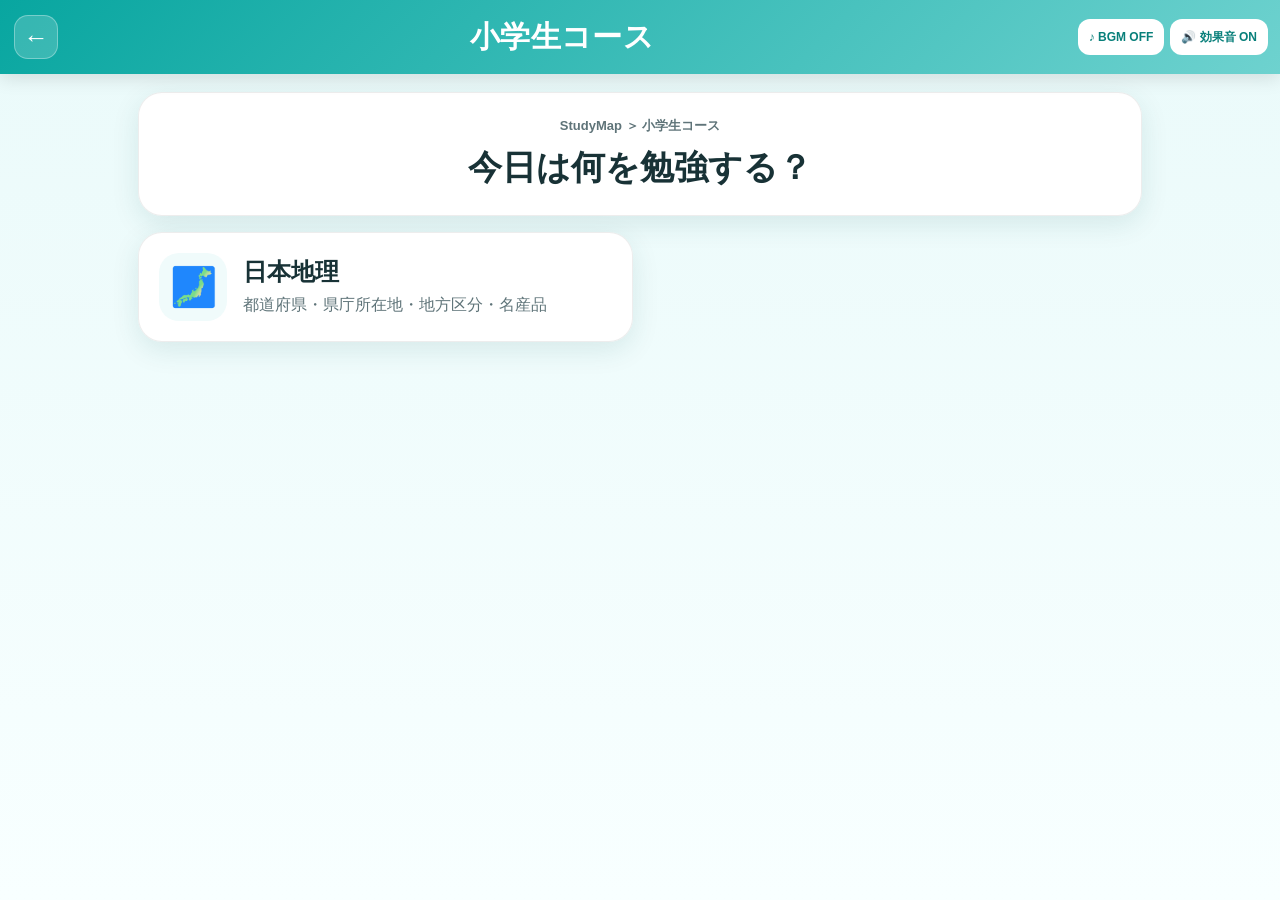
==== elementary/index.html @ 5226d3ec "Initial StudyMap Beta1" ====
<!doctype html>
<html lang="ja"><head>
<meta charset="utf-8"><meta name="viewport" content="width=device-width,initial-scale=1,viewport-fit=cover">
<meta name="theme-color" content="#08a6a0"><meta name="studymap-root" content="../">
<title>小学生コース | StudyMap</title><link rel="manifest" href="../manifest.webmanifest"><link rel="apple-touch-icon" href="../assets/icon-192.png"><link rel="stylesheet" href="../core/studymap.css">
</head><body>
<header class="sm-header has-audio"><a class="sm-back" href="../" aria-label="トップへ戻る">←</a><div class="sm-header-title">小学生コース</div><div class="sm-audio-controls"><button class="sm-audio-btn" data-studymap-bgm>♪ BGM OFF</button><button class="sm-audio-btn" data-studymap-sfx>🔊 効果音 ON</button></div></header>
<main class="sm-shell"><section class="sm-card sm-hero"><div class="sm-breadcrumb">StudyMap ＞ 小学生コース</div><h1 class="sm-title">今日は何を勉強する？</h1></section><section class="sm-grid"><a class="sm-card sm-tile" href="../packages/japan/"><div class="sm-icon">🗾</div><div><h2>日本地理</h2><p>都道府県・県庁所在地・地方区分・名産品</p></div></a></section></main>
<script src="../core/pwa.js"></script><script src="../core/bgm.js"></script><script src="../core/sfx.js"></script></body></html>
---- core/studymap.css ----
:root{
  --sm-main:#08a6a0;
  --sm-main-2:#6ed2cf;
  --sm-bg:#eefafa;
  --sm-card:#ffffff;
  --sm-text:#183236;
  --sm-muted:#5f7479;
  --sm-border:rgba(0,0,0,.07);
  --sm-shadow:0 8px 28px rgba(0,80,80,.11);
  --sm-radius:24px;
  --sm-radius-btn:15px;
}
*{box-sizing:border-box}
html{-webkit-text-size-adjust:100%;text-size-adjust:100%}
html,body{margin:0;min-height:100%}
body{
  font-family:-apple-system,BlinkMacSystemFont,"Hiragino Sans","Yu Gothic",sans-serif;
  color:var(--sm-text);
  background:linear-gradient(180deg,#eafafa 0%,#f8ffff 100%);
  overflow-wrap:anywhere;
}
button,a{-webkit-tap-highlight-color:transparent}
button{font:inherit;touch-action:manipulation}
a:focus-visible,button:focus-visible{outline:3px solid #fbbf24;outline-offset:3px}
.sm-header{
  min-height:74px;
  display:flex;
  align-items:center;
  justify-content:center;
  position:relative;
  padding:12px 64px;
  color:#fff;
  background:linear-gradient(135deg,var(--sm-main),var(--sm-main-2));
  box-shadow:0 4px 18px rgba(0,0,0,.12);
}
.sm-header-title{font-size:30px;font-weight:900;letter-spacing:.01em}
.sm-back{
  position:absolute;
  left:14px;
  top:50%;
  transform:translateY(-50%);
  width:44px;height:44px;
  display:flex;align-items:center;justify-content:center;
  border-radius:14px;
  color:#fff;text-decoration:none;
  font-size:25px;font-weight:900;
  background:rgba(255,255,255,.18);
  border:1px solid rgba(255,255,255,.32);
}
.sm-shell{width:min(1040px,100%);margin:0 auto;padding:18px max(18px,env(safe-area-inset-right)) 18px max(18px,env(safe-area-inset-left))}
.sm-card{
  background:rgba(255,255,255,.97);
  border:1px solid var(--sm-border);
  border-radius:var(--sm-radius);
  box-shadow:var(--sm-shadow);
}
.sm-hero{text-align:center;padding:24px;margin-bottom:16px}
.sm-logo{width:86px;height:86px;margin:0 auto 10px}
.sm-title{margin:0;font-size:34px;font-weight:900}
.sm-sub{margin:7px 0 0;color:var(--sm-muted);font-weight:800}
.sm-grid{display:grid;grid-template-columns:repeat(2,minmax(0,1fr));gap:14px}
.sm-tile{
  display:flex;gap:16px;align-items:center;
  padding:20px;
  color:inherit;text-decoration:none;
  transition:transform .12s ease,box-shadow .12s ease;
}
.sm-tile:active{transform:scale(.985)}
.sm-icon{
  width:68px;height:68px;flex:none;border-radius:20px;
  display:flex;align-items:center;justify-content:center;
  font-size:38px;background:#f0fbfb;
}
.sm-tile h2,.sm-tile h3{margin:0 0 5px;font-size:24px}
.sm-tile p{margin:0;color:var(--sm-muted);line-height:1.55}
.sm-action{
  display:inline-flex;align-items:center;justify-content:center;
  min-height:44px;padding:10px 18px;margin-top:14px;
  border-radius:var(--sm-radius-btn);border:0;
  font-size:16px;font-weight:900;text-decoration:none;
  color:#fff;background:var(--sm-main);
}
.sm-action.learn{background:#2563eb}
.sm-action.practice{background:#08a6a0}
.sm-action.challenge{background:#f59e0b;color:#4a3100}
.sm-muted-card{opacity:.62}
.sm-footer{text-align:center;color:var(--sm-muted);font-size:13px;padding:20px}
.sm-breadcrumb{font-size:13px;color:var(--sm-muted);font-weight:900;margin-bottom:10px}
.sm-mode-grid{display:grid;grid-template-columns:repeat(3,minmax(0,1fr));gap:14px}
.sm-mode{padding:22px;text-align:center}
.sm-mode .emoji{font-size:40px;margin-bottom:8px}
.sm-mode h3{margin:0;font-size:23px}
.sm-mode p{color:var(--sm-muted);line-height:1.55;min-height:48px}
.course-grid{display:grid;grid-template-columns:repeat(2,minmax(0,1fr));gap:18px}
.course-card{position:relative;display:grid;grid-template-columns:auto 1fr auto;align-items:center;gap:18px;padding:26px;color:inherit;text-decoration:none;min-height:174px;transition:transform .15s ease,box-shadow .15s ease}
.course-card:active{transform:scale(.985)}
.course-card.elementary{border-top:6px solid #2563eb}
.course-card.junior{border-top:6px solid #16a34a}
.course-icon{width:76px;height:76px;border-radius:22px;display:grid;place-items:center;background:#effafa;font-size:42px}
.course-card h2{margin:2px 0 7px;font-size:27px}
.course-card p{margin:0;color:var(--sm-muted);font-weight:700;line-height:1.55}
.course-card .course-label{font-size:13px;color:var(--sm-main);font-weight:900}
.course-arrow{font-size:42px;color:var(--sm-main);line-height:1}
@media(max-width:760px){
  .sm-header-title{font-size:24px}
  .sm-shell{padding:12px}
  .sm-grid,.sm-mode-grid{grid-template-columns:1fr}
  .sm-title{font-size:29px}
  .sm-tile{padding:16px}
  .sm-icon{width:58px;height:58px;font-size:32px}
  .course-grid{grid-template-columns:1fr;gap:12px}
  .course-card{min-height:138px;padding:20px;gap:14px}
  .course-icon{width:62px;height:62px;border-radius:18px;font-size:34px}
  .course-card h2{font-size:23px}
}

.sm-audio-controls{position:absolute;right:12px;top:50%;transform:translateY(-50%);display:flex;gap:6px}
.sm-audio-btn{border:1px solid rgba(255,255,255,.55);border-radius:12px;min-height:36px;padding:6px 10px;background:#fff;color:#087f7a;font-weight:900;font-size:12px}
.sm-header.has-audio{padding-right:220px}
@media(max-width:680px){
  .sm-header{min-height:66px;padding-left:58px}
  .sm-audio-controls{right:max(6px,env(safe-area-inset-right));gap:3px}
  .sm-audio-btn{font-size:10px;padding:5px 6px;min-height:40px}
  .sm-header.has-audio{padding-right:174px}
  .sm-header-title{font-size:20px;white-space:nowrap;overflow:hidden;text-overflow:ellipsis}
  .sm-back{left:max(7px,env(safe-area-inset-left));width:42px;height:42px}
  .sm-shell{padding-top:12px;padding-bottom:12px}
  .sm-hero{padding:18px 14px}
  .sm-logo{width:70px;height:70px}
}
@media(max-width:390px){
  .sm-audio-btn{font-size:0;width:42px;padding:4px}
  .sm-audio-btn::first-letter{font-size:17px}
  .sm-header.has-audio{padding-right:100px}
  .course-card{grid-template-columns:auto 1fr;padding:17px 15px}
  .course-arrow{display:none}
}
@media(hover:hover){.sm-tile:hover,.course-card:hover{transform:translateY(-2px);box-shadow:0 12px 34px rgba(0,80,80,.16)}}
@media(prefers-reduced-motion:reduce){*{scroll-behavior:auto!important;transition:none!important}}
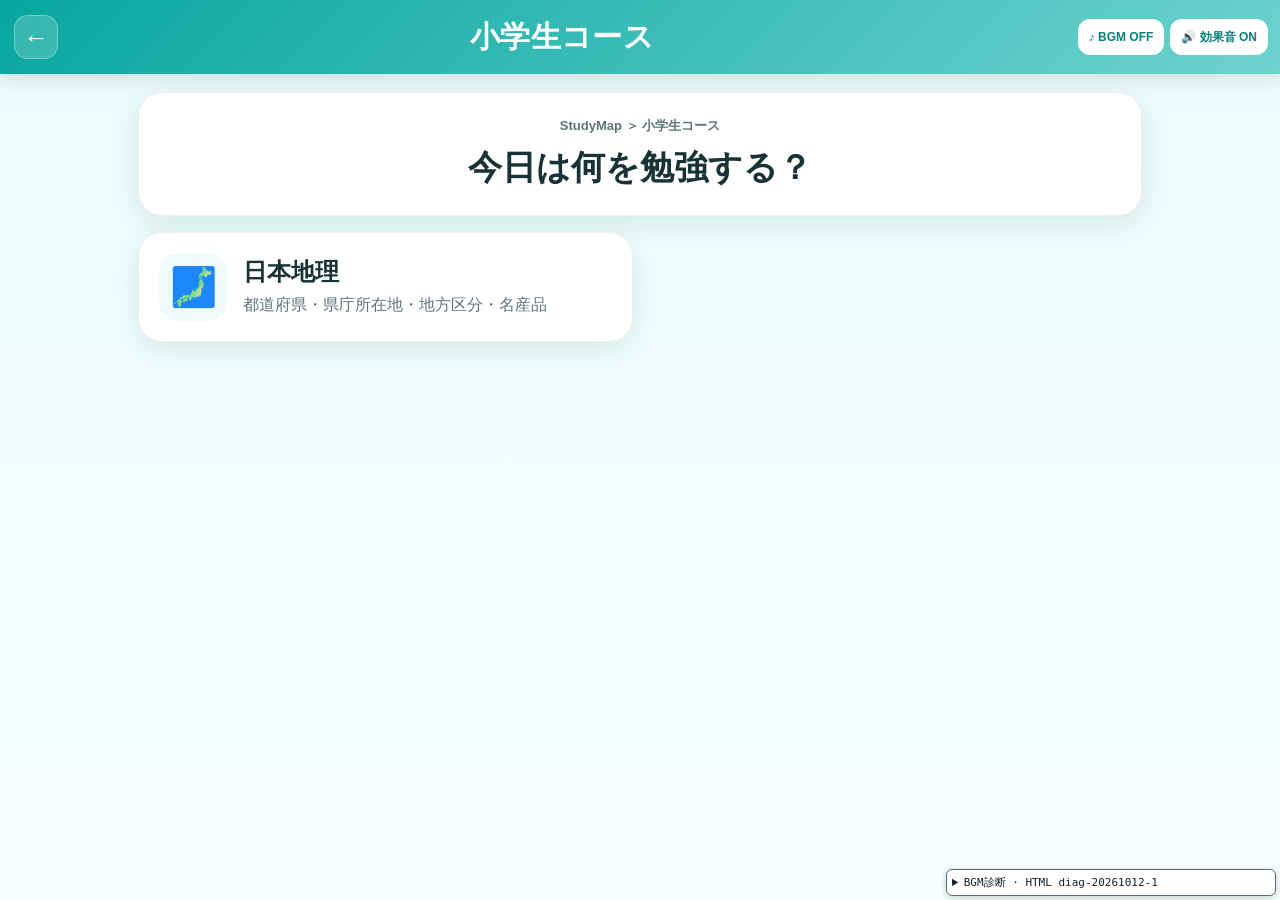
==== commit 059f52f0: "Add temporary BGM diagnostics" ====
--- a/elementary/index.html
+++ b/elementary/index.html
@@ -6,4 +6,5 @@
 </head><body>
 <header class="sm-header has-audio"><a class="sm-back" href="../" aria-label="トップへ戻る">←</a><div class="sm-header-title">小学生コース</div><div class="sm-audio-controls"><button class="sm-audio-btn" data-studymap-bgm>♪ BGM OFF</button><button class="sm-audio-btn" data-studymap-sfx>🔊 効果音 ON</button></div></header>
 <main class="sm-shell"><section class="sm-card sm-hero"><div class="sm-breadcrumb">StudyMap ＞ 小学生コース</div><h1 class="sm-title">今日は何を勉強する？</h1></section><section class="sm-grid"><a class="sm-card sm-tile" href="../packages/japan/"><div class="sm-icon">🗾</div><div><h2>日本地理</h2><p>都道府県・県庁所在地・地方区分・名産品</p></div></a></section></main>
-<script src="../core/pwa.js"></script><script src="../core/bgm.js"></script><script src="../core/sfx.js"></script></body></html>
+<script src="../core/pwa.js"></script><details id="studymap-bgm-diagnostic" style="position:fixed;bottom:4px;right:4px;z-index:2147483647;max-width:calc(100vw - 16px);width:330px;background:#fff;color:#17212b;border:1px solid #596978;border-radius:6px;font:11px/1.4 monospace;box-shadow:0 2px 8px #0003"><summary style="cursor:pointer;padding:5px">BGM診断 · HTML diag-20261012-1</summary><pre data-bgm-diagnostic-output style="white-space:pre-wrap;overflow-wrap:anywhere;max-height:32vh;overflow:auto;margin:0;padding:6px" aria-live="off">HTML到達済み / 診断JS未起動 / BGM JS未確認
+この表示のままならスクリプト未読込・旧版・起動エラーの可能性があります。</pre></details><script src="../core/bgm-diagnostic.js"></script><script src="../core/bgm.js"></script><script src="../core/sfx.js"></script></body></html>
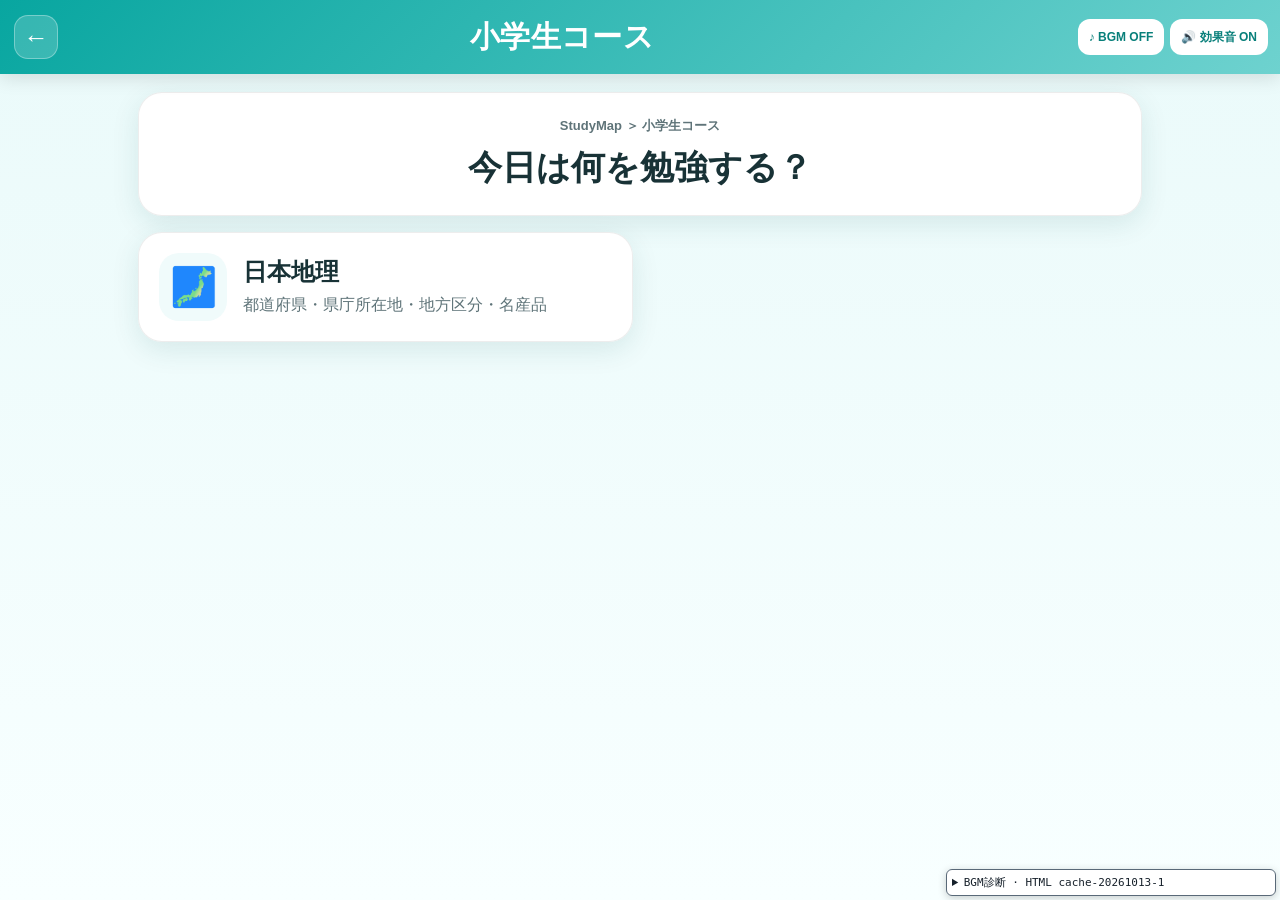
==== commit bf237ac6: "Fix Chrome BGM cache and version loading" ====
--- a/elementary/index.html
+++ b/elementary/index.html
@@ -6,5 +6,5 @@
 </head><body>
 <header class="sm-header has-audio"><a class="sm-back" href="../" aria-label="トップへ戻る">←</a><div class="sm-header-title">小学生コース</div><div class="sm-audio-controls"><button class="sm-audio-btn" data-studymap-bgm>♪ BGM OFF</button><button class="sm-audio-btn" data-studymap-sfx>🔊 効果音 ON</button></div></header>
 <main class="sm-shell"><section class="sm-card sm-hero"><div class="sm-breadcrumb">StudyMap ＞ 小学生コース</div><h1 class="sm-title">今日は何を勉強する？</h1></section><section class="sm-grid"><a class="sm-card sm-tile" href="../packages/japan/"><div class="sm-icon">🗾</div><div><h2>日本地理</h2><p>都道府県・県庁所在地・地方区分・名産品</p></div></a></section></main>
-<script src="../core/pwa.js"></script><details id="studymap-bgm-diagnostic" style="position:fixed;bottom:4px;right:4px;z-index:2147483647;max-width:calc(100vw - 16px);width:330px;background:#fff;color:#17212b;border:1px solid #596978;border-radius:6px;font:11px/1.4 monospace;box-shadow:0 2px 8px #0003"><summary style="cursor:pointer;padding:5px">BGM診断 · HTML diag-20261012-1</summary><pre data-bgm-diagnostic-output style="white-space:pre-wrap;overflow-wrap:anywhere;max-height:32vh;overflow:auto;margin:0;padding:6px" aria-live="off">HTML到達済み / 診断JS未起動 / BGM JS未確認
-この表示のままならスクリプト未読込・旧版・起動エラーの可能性があります。</pre></details><script src="../core/bgm-diagnostic.js"></script><script src="../core/bgm.js"></script><script src="../core/sfx.js"></script></body></html>
+<script src="../core/pwa.js?v=20261013-1"></script><details id="studymap-bgm-diagnostic" style="position:fixed;bottom:4px;right:4px;z-index:2147483647;max-width:calc(100vw - 16px);width:330px;background:#fff;color:#17212b;border:1px solid #596978;border-radius:6px;font:11px/1.4 monospace;box-shadow:0 2px 8px #0003"><summary style="cursor:pointer;padding:5px">BGM診断 · HTML cache-20261013-1</summary><pre data-bgm-diagnostic-output style="white-space:pre-wrap;overflow-wrap:anywhere;max-height:32vh;overflow:auto;margin:0;padding:6px" aria-live="off">HTML到達済み / 診断JS未起動 / BGM JS未確認
+この表示のままならスクリプト未読込・旧版・起動エラーの可能性があります。</pre></details><script src="../core/bgm-diagnostic.js?v=20261013-1"></script><script src="../core/bgm.js?v=bgm-gesture-20261013-1"></script><script src="../core/sfx.js"></script></body></html>
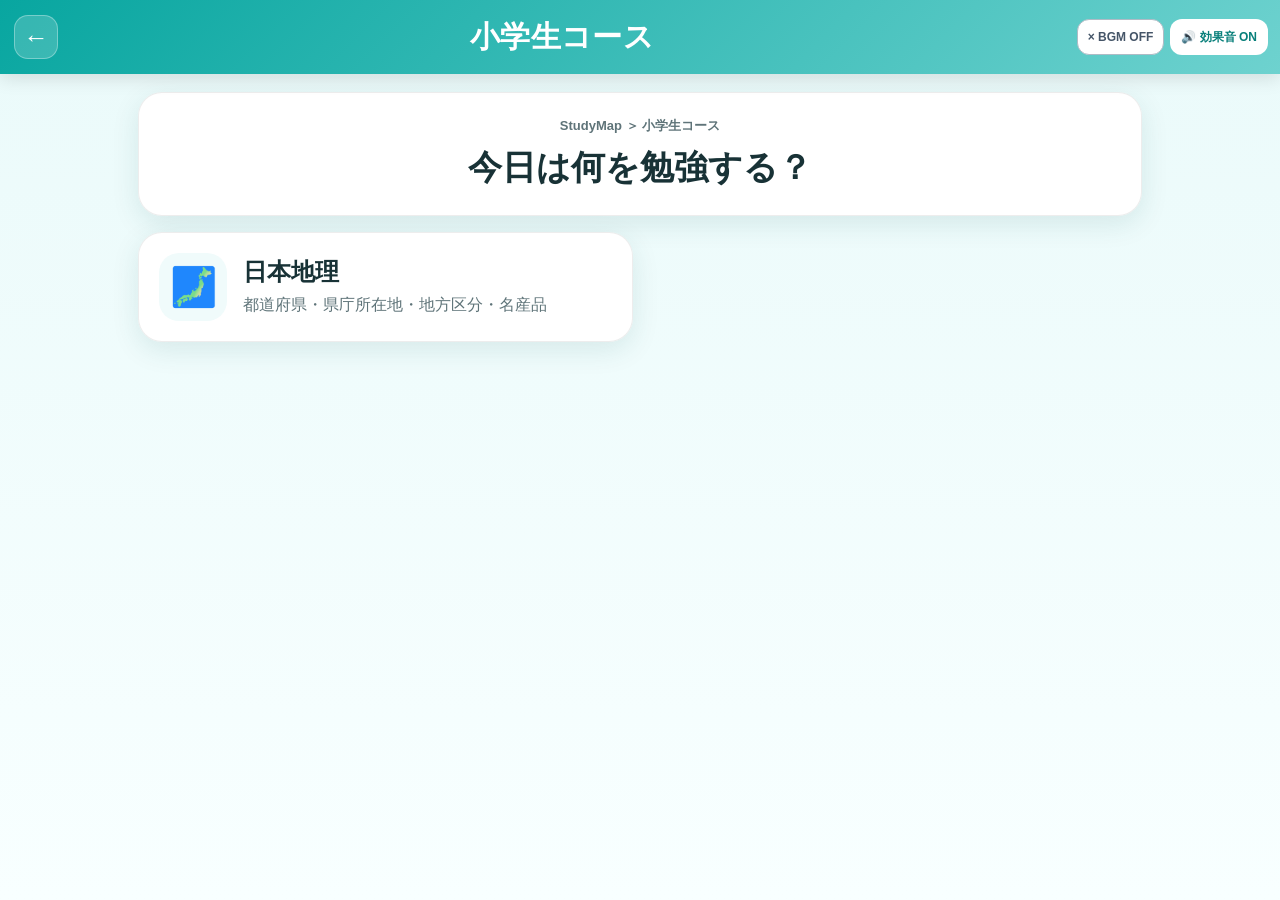
==== commit d7da26b1: "Finalize Beta2.3 BGM controls" ====
--- a/elementary/index.html
+++ b/elementary/index.html
@@ -3,8 +3,8 @@
 <meta charset="utf-8"><meta name="viewport" content="width=device-width,initial-scale=1,viewport-fit=cover">
 <meta name="theme-color" content="#08a6a0"><meta name="studymap-root" content="../">
 <title>小学生コース | StudyMap</title><link rel="manifest" href="../manifest.webmanifest"><link rel="apple-touch-icon" href="../assets/icon-192.png"><link rel="stylesheet" href="../core/studymap.css">
+<link rel="stylesheet" href="../core/bgm.css?v=20261013-2">
 </head><body>
-<header class="sm-header has-audio"><a class="sm-back" href="../" aria-label="トップへ戻る">←</a><div class="sm-header-title">小学生コース</div><div class="sm-audio-controls"><button class="sm-audio-btn" data-studymap-bgm>♪ BGM OFF</button><button class="sm-audio-btn" data-studymap-sfx>🔊 効果音 ON</button></div></header>
+<header class="sm-header has-audio"><a class="sm-back" href="../" aria-label="トップへ戻る">←</a><div class="sm-header-title">小学生コース</div><div class="sm-audio-controls"><button class="sm-audio-btn" data-studymap-bgm aria-pressed="false" aria-label="BGM OFF：オンにする">× BGM OFF</button><button class="sm-audio-btn" data-studymap-sfx>🔊 効果音 ON</button></div></header>
 <main class="sm-shell"><section class="sm-card sm-hero"><div class="sm-breadcrumb">StudyMap ＞ 小学生コース</div><h1 class="sm-title">今日は何を勉強する？</h1></section><section class="sm-grid"><a class="sm-card sm-tile" href="../packages/japan/"><div class="sm-icon">🗾</div><div><h2>日本地理</h2><p>都道府県・県庁所在地・地方区分・名産品</p></div></a></section></main>
-<script src="../core/pwa.js?v=20261013-1"></script><details id="studymap-bgm-diagnostic" style="position:fixed;bottom:4px;right:4px;z-index:2147483647;max-width:calc(100vw - 16px);width:330px;background:#fff;color:#17212b;border:1px solid #596978;border-radius:6px;font:11px/1.4 monospace;box-shadow:0 2px 8px #0003"><summary style="cursor:pointer;padding:5px">BGM診断 · HTML cache-20261013-1</summary><pre data-bgm-diagnostic-output style="white-space:pre-wrap;overflow-wrap:anywhere;max-height:32vh;overflow:auto;margin:0;padding:6px" aria-live="off">HTML到達済み / 診断JS未起動 / BGM JS未確認
-この表示のままならスクリプト未読込・旧版・起動エラーの可能性があります。</pre></details><script src="../core/bgm-diagnostic.js?v=20261013-1"></script><script src="../core/bgm.js?v=bgm-gesture-20261013-1"></script><script src="../core/sfx.js"></script></body></html>
+<script src="../core/pwa.js?v=20261013-2"></script><script src="../core/bgm.js?v=bgm-final-20261013-2"></script><script src="../core/sfx.js"></script></body></html>
--- a/core/bgm.css
+++ b/core/bgm.css
@@ -0,0 +1,9 @@
+/* Keep saved ON/OFF intent visible even on narrow screens and while playback is blocked. */
+[data-studymap-bgm][aria-pressed="true"]{background:#087f7a!important;color:#fff!important;border-color:#fff!important}
+[data-studymap-bgm][aria-pressed="false"]{background:#fff!important;color:#455568!important;border-color:#aebbc5!important}
+[data-studymap-bgm]:focus-visible{outline:3px solid #ffc857;outline-offset:2px}
+@media(max-width:390px){
+  .sm-audio-btn[data-studymap-bgm]{font-size:9px;width:74px;padding:4px 3px}
+  .sm-audio-btn[data-studymap-bgm]::first-letter{font-size:9px}
+  .sm-header.has-audio{padding-right:132px}
+}
